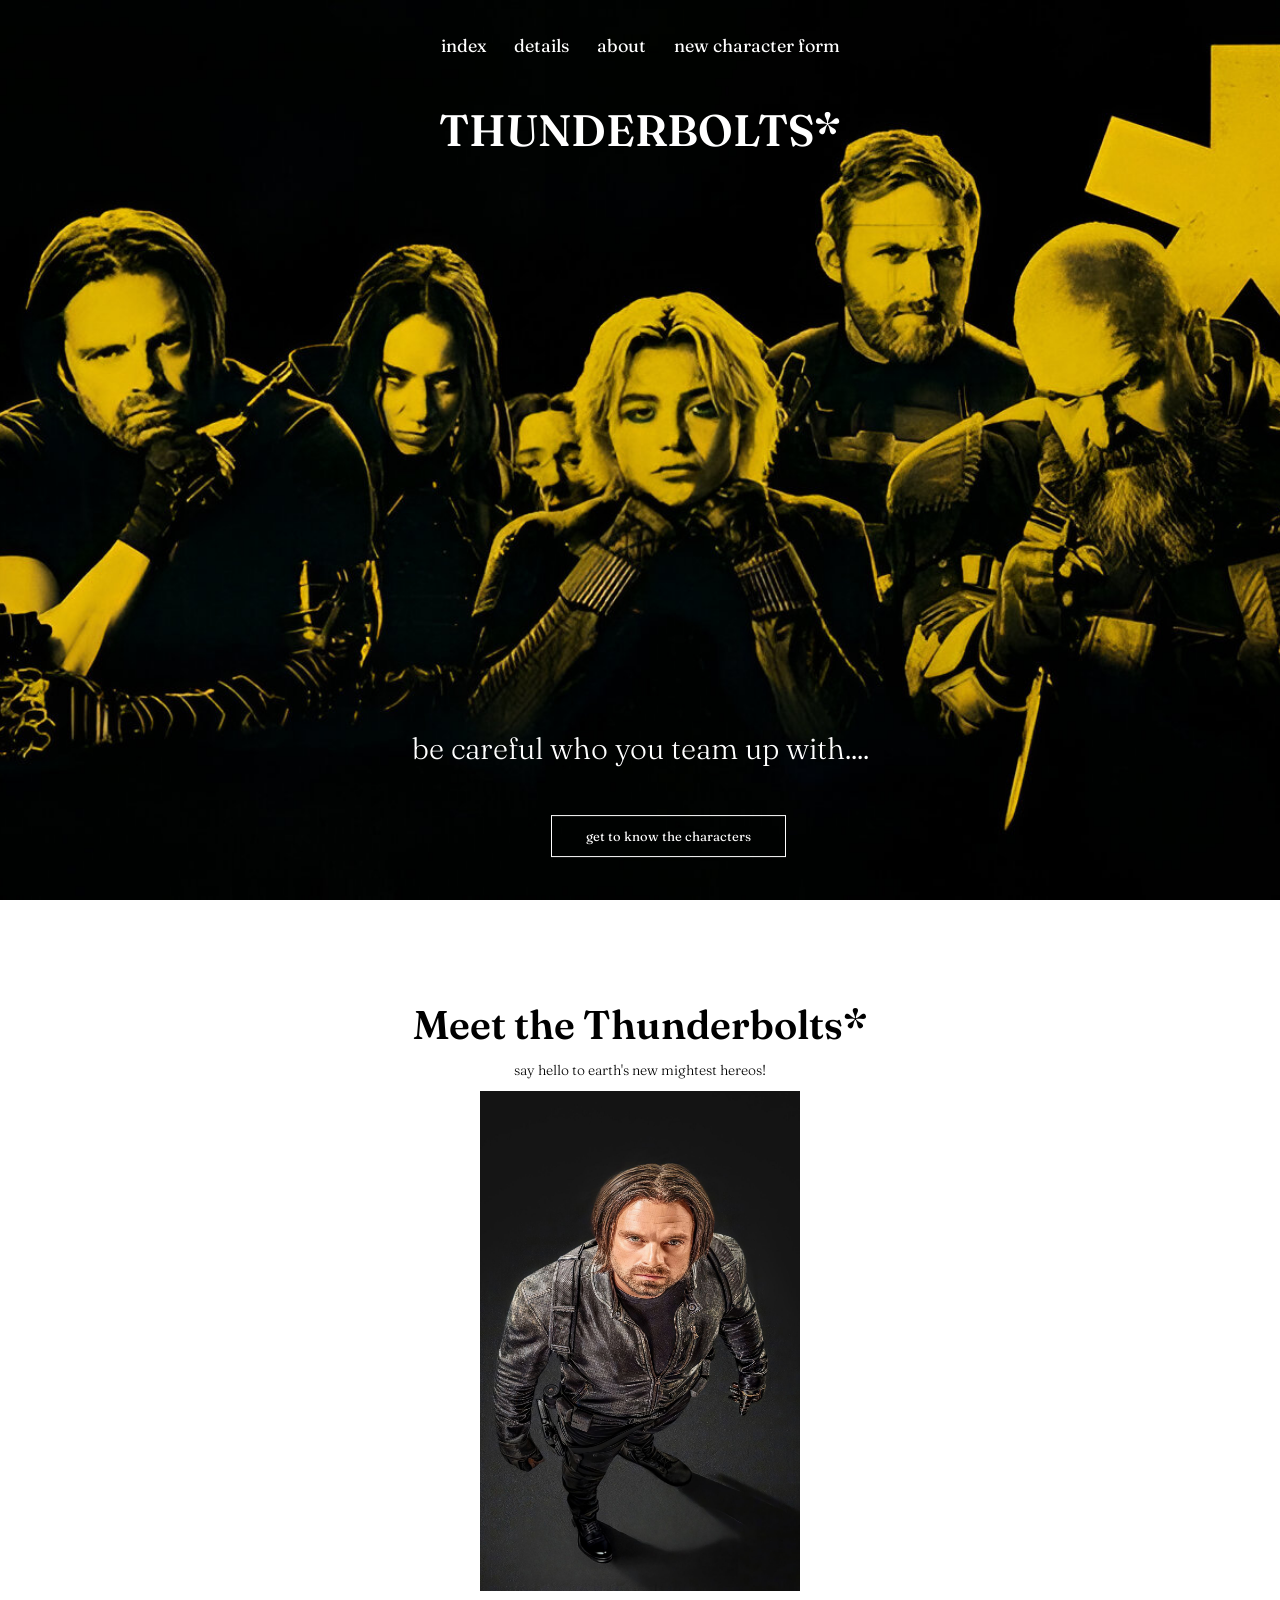
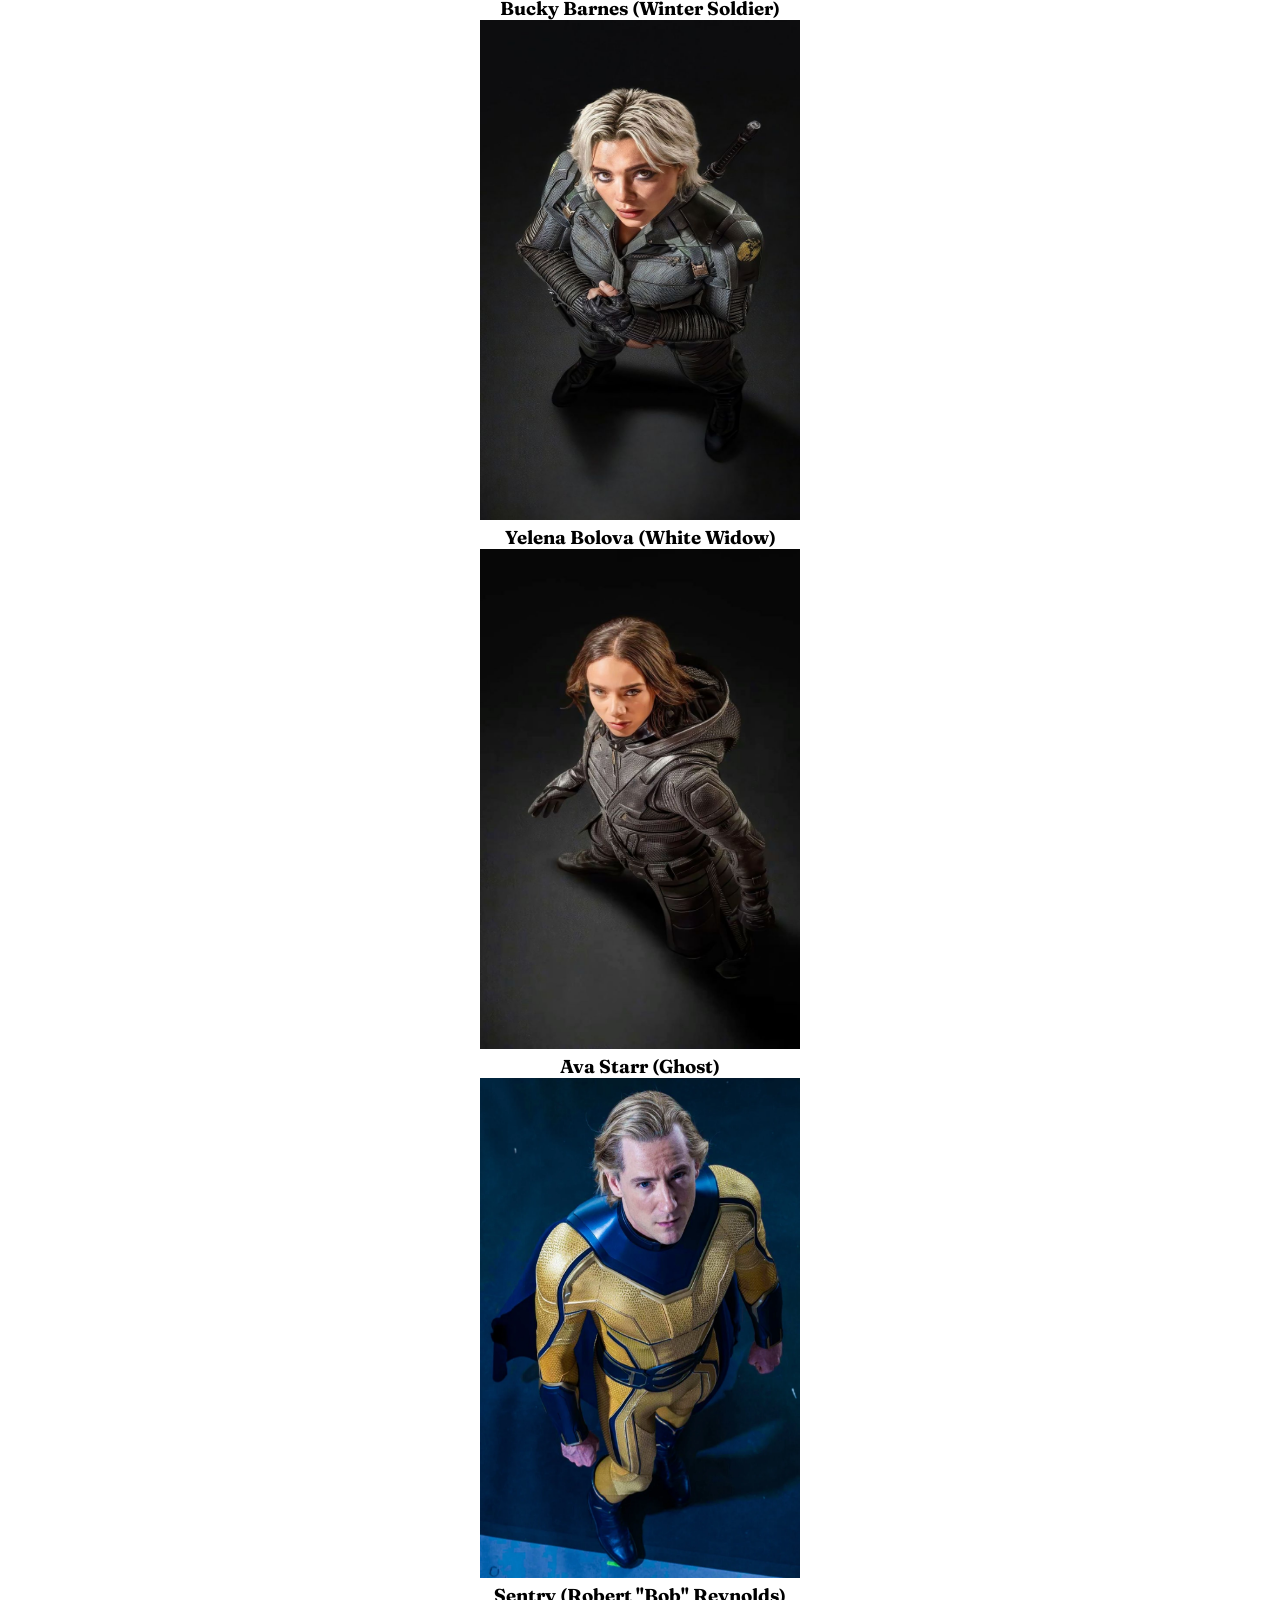
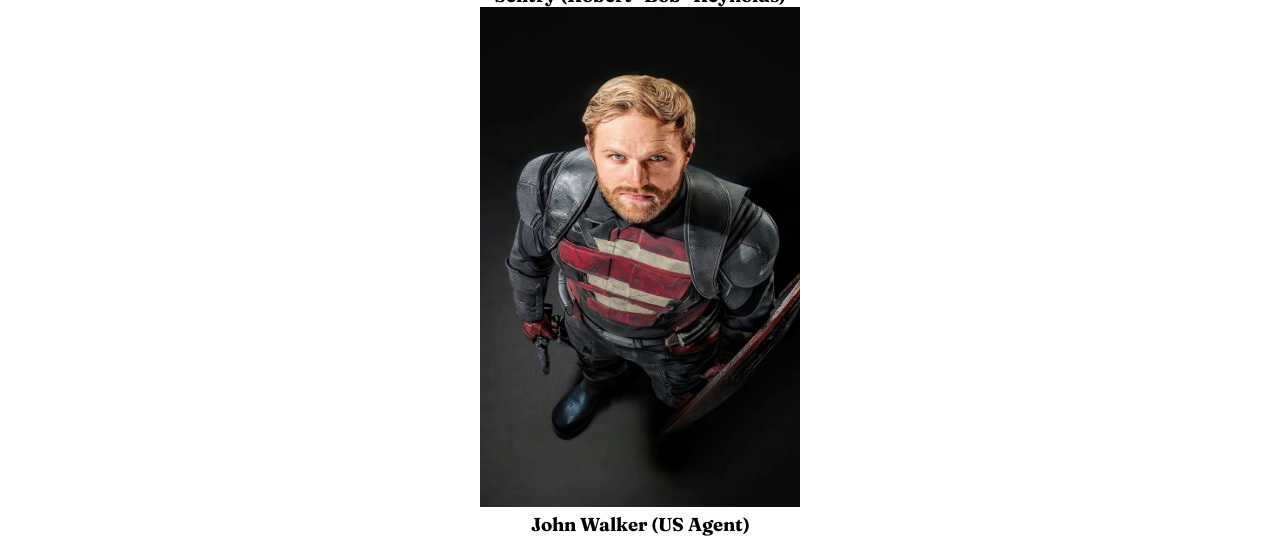
==== index.html @ 9b7777ce "added photos of characters" ====
<!DOCTYPE html>
<html lang="en">
<head>
    <meta name ="viewport" content="with"=device-width, initial scale="1.0">
    <meta charset="UTF-8">
    <meta name="viewport" content="width=device-width, initial-scale=1.0">
    <title>Thunderbolts showcase</title>
    <link rel ="stylesheet" href="style.css">
    <link rel="preconnect" href="https://fonts.googleapis.com">
    <link rel="preconnect" href="https://fonts.gstatic.com" crossorigin>
    <link href="https://fonts.googleapis.com/css2?family=Fraunces:ital,opsz,wght@0,9..144,100..900;1,9..144,100..900&display=swap" rel="stylesheet">


</head>
<body>
    <section class ="header">
        <nav>
            <a href="index.html"></a>
            <div class = "nav-links">
                <ul>
                    <li> <a href="">index</a></li>
                    <li> <a href="">details</a></li>
                    <li> <a href="">about</a></li>
                    <li> <a href="">new character form</a></li>
                </ul>
            </div>
        </nav>

        <div class="text-box">
            <h1> THUNDERBOLTS*</h1>
            <p> be careful who you team up with....</p>
            <a href="" class="char-info"> get to know the characters </a>
        </div>




    </section>

<!---- Character information---->
<section class ="gallaryhome">
    <h1> Meet the Thunderbolts* </h1>   
    <p> say hello to earth's new mightest hereos!</p>

    <div class="row"> 
        <div class="Bucky"> 
            <h2> <img src="bucky.jpg" alt="Bucky" width="320" height="500"> </h2>
            <h3>Bucky Barnes (Winter Soldier)</h3>

        </div>

        <div class="Yelena"> 
            <h2><img src="yelena.jpg" alt = "yelena" width="320" height="500"></h2>
            <h3>Yelena Bolova (White Widow)</h3>

        </div>

        <div class="Ava"> 
            <h2><img src="ava.jpg" alt = "ava" width="320" height="500"></h2>
            <h3>Ava Starr (Ghost)</h3>

        </div>

        <div class="Sentry"> 
            <h2><img src="bob.jpg" alt = "bob" width="320" height="500"></h2>
            <h3>Sentry (Robert "Bob" Reynolds)</h3>

        </div>

        <div class="John"> 
            <h2><img src="john.jpg" alt = "john" width="320" height="500"></h2>
            <h3>John Walker (US Agent)</h3>

        </div>

    </div>



</section>

    
</body>
</html>
---- style.css ----
*{
    margin: 0;
    padding: 0%;
    font-family: "Fraunces", serif;
}

.header{
    min-height: 100vh;
    width: 100%;
    background-image:url(thunder.jpg);
    background-position: center;
    background-size: cover;
    position: relative;

}

nav{
    display: flex;
    padding: 2% 6%;
    justify-content: space-between;
    align-items: center;
}

.nav-links{
    flex: 1;
    text-align: center;
}

.nav-links ul li{
    list-style: none;
    display: inline-block;
    padding: 8px 12px;
    position: relative;
}

.nav-links ul li a{
    color: #fff;
    text-decoration: none;
    font-size: 18px;
}

.nav-links ul li ::after{
    content:'';
    width: 0;
    height: 2px;
    background: #fff;
    display: block;
    margin: auto;

}

.nav-links ul li :hover::after{
    width: 100%;
}

.text-box{
    width: 90%;
    color: #fff;
    position: absolute;
    top: 50%;
    right: 50%;
    transform: translate(50%, -50%);
    text-align: center;
}

.text-box h1{
    position: absolute;
    bottom: 86%;
    left: 50%;
    font-size: 44px;
    transform: translateX(-50%);
}

.text-box p{
    margin: 10px 0 40px;
    position: absolute;
    top: 83%;
    left: 50%;
    transform: translateX(-50%);
    font-size: 30px;
    color: #fff;
    
    
}

.char-info{
    display: inline-block;    
    margin-top: 67%;
    margin-left: 5%;
    text-decoration: none;
    color: #fff;
    border: 1px solid #fff;
    padding: 12px 34px;
    font-size: 13px;
    background: transparent;
    cursor: pointer;
} 

.char-info:hover{
    border: 1px solid #fff;
    background: #fff;
    transition: 1s;
    color: black;
}

/*-----  character gallary  ------*/

.gallaryhome{
    width: 80%;
    margin: auto;
    text-align: center;
    padding-top: 100px;


} h1{
    font-size: 40px;
    font-weight: 600;

} p{
    color: #000000;
    font-size: 14px;
    font-weight: 300;
    line-height: 22px;
    padding: 10px;
}
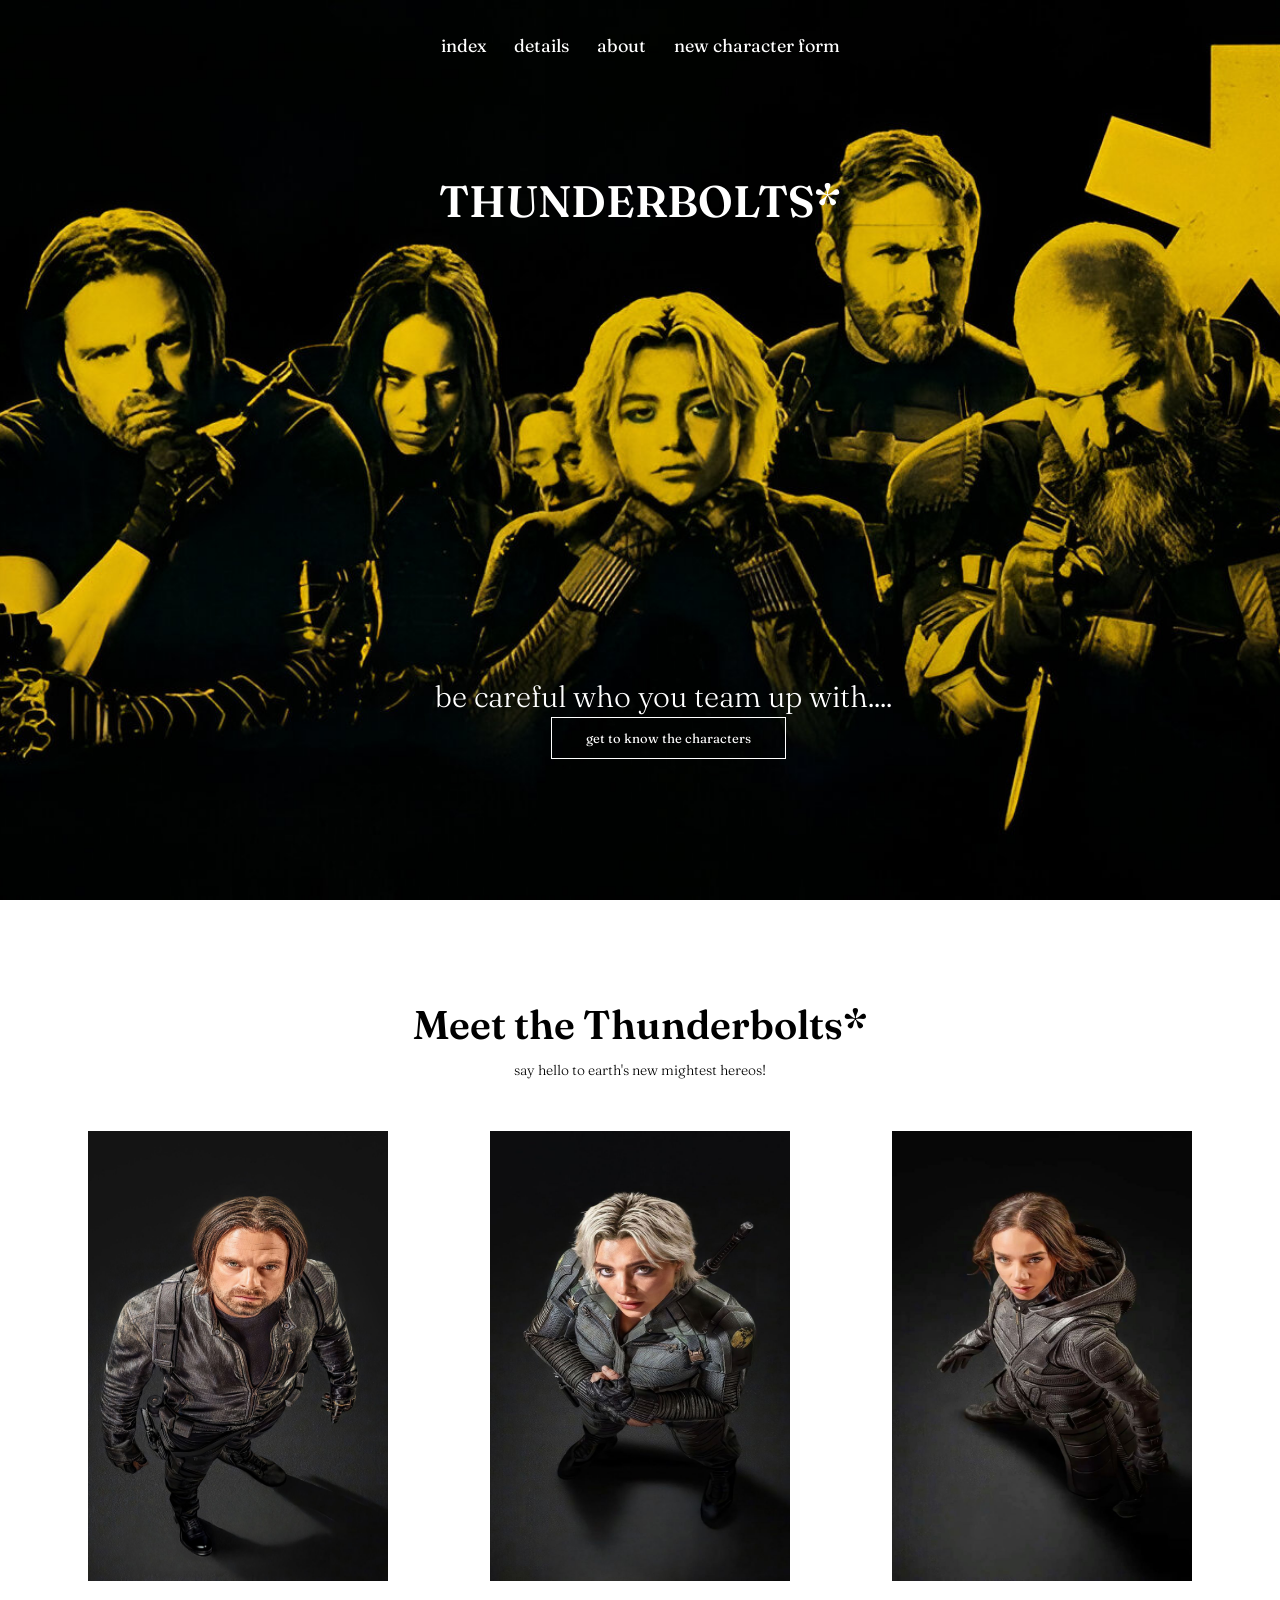
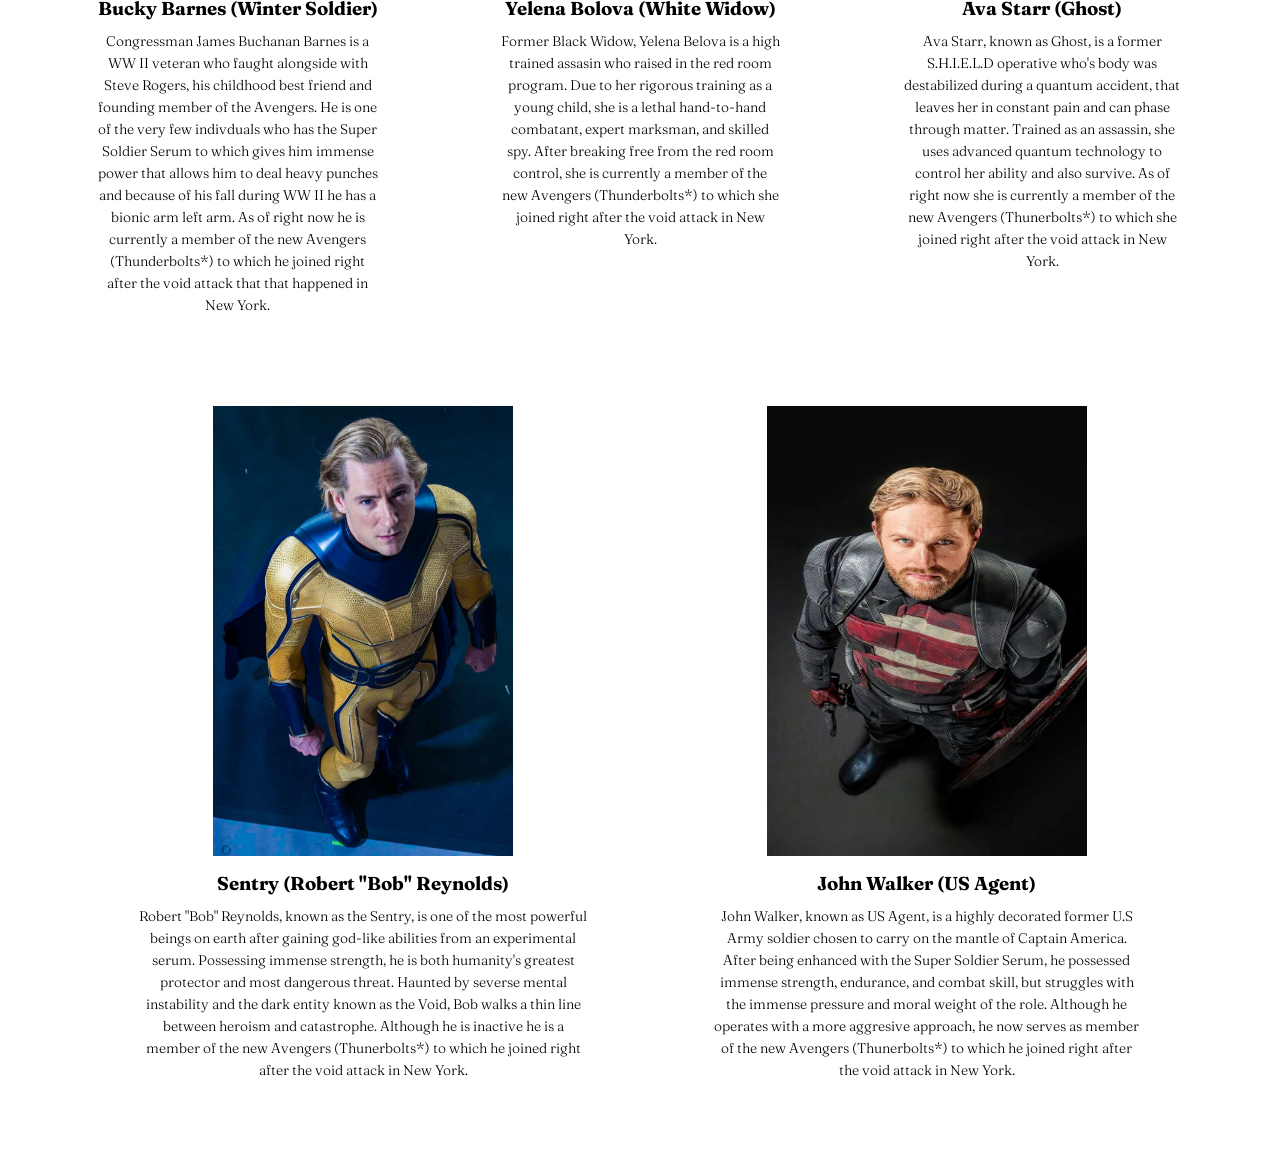
==== commit ab699c26: "character information" ====
--- a/index.html
+++ b/index.html
@@ -9,7 +9,7 @@
     <link rel="preconnect" href="https://fonts.googleapis.com">
     <link rel="preconnect" href="https://fonts.gstatic.com" crossorigin>
     <link href="https://fonts.googleapis.com/css2?family=Fraunces:ital,opsz,wght@0,9..144,100..900;1,9..144,100..900&display=swap" rel="stylesheet">
-
+    
 
 </head>
 <body>
@@ -42,38 +42,70 @@
     <h1> Meet the Thunderbolts* </h1>   
     <p> say hello to earth's new mightest hereos!</p>
 
-    <div class="row"> 
+    <div class="row1"> 
         <div class="Bucky"> 
-            <h2> <img src="bucky.jpg" alt="Bucky" width="320" height="500"> </h2>
+            <h2> <img src="bucky.jpg" alt="Bucky" width="300" height="450"> </h2>
             <h3>Bucky Barnes (Winter Soldier)</h3>
+            <p> Congressman James Buchanan Barnes is a WW II veteran who faught alongside
+                with Steve Rogers, his childhood best friend and founding member of the Avengers.
+                He is one of the very few indivduals who has the Super Soldier Serum to which gives him immense power that allows    
+                him to deal heavy punches and because of his fall during WW II he has a bionic arm left arm. 
+                As of right now he is currently a member of the new Avengers (Thunderbolts*) to which he joined right after the void attack that    
+                that happened in New York.
+            </p>
 
         </div>
 
         <div class="Yelena"> 
-            <h2><img src="yelena.jpg" alt = "yelena" width="320" height="500"></h2>
+            <h2><img src="yelena.jpg" alt = "yelena" width="300" height="450"></h2>
             <h3>Yelena Bolova (White Widow)</h3>
+            <p> Former Black Widow, Yelena Belova is a high trained assasin who raised in the red room program.
+                Due to her rigorous training as a young child, she is a lethal hand-to-hand combatant, expert marksman, and skilled spy.
+                After breaking free from the red room control, she is currently a member of the new Avengers (Thunderbolts*) to which she joined right after
+                the void attack in New York.
+            </p>
 
         </div>
 
         <div class="Ava"> 
-            <h2><img src="ava.jpg" alt = "ava" width="320" height="500"></h2>
+            <h2><img src="ava.jpg" alt = "ava" width="300" height="450"></h2>
             <h3>Ava Starr (Ghost)</h3>
+            <p> Ava Starr, known as Ghost, is a former S.H.I.E.L.D operative who's body was destabilized 
+                during a quantum accident, that leaves her in constant pain and can phase through matter. Trained
+                as an assassin, she uses advanced quantum technology to control her ability and also survive. As of right now 
+                she is currently a member of the new Avengers (Thunerbolts*) to which she joined right after the void attack in New York.
+            </p>
 
         </div>
+        </div>
 
+        <div class="row2"> 
         <div class="Sentry"> 
-            <h2><img src="bob.jpg" alt = "bob" width="320" height="500"></h2>
+            <h2><img src="bob.jpg" alt = "bob" width="300" height="450"></h2>
             <h3>Sentry (Robert "Bob" Reynolds)</h3>
+            <p> Robert "Bob" Reynolds, known as the Sentry, is one of the most powerful beings on earth
+                after gaining god-like abilities from an experimental serum. Possessing immense strength,
+                he is  both humanity's greatest protector and most dangerous threat. Haunted by severse mental
+                instability and the dark entity known as the Void, Bob walks a thin line between heroism and catastrophe. 
+                Although he is inactive he is a member of the new Avengers (Thunerbolts*) to which he joined right after the void attack in New York.
+
+            </p>
 
         </div>
 
         <div class="John"> 
-            <h2><img src="john.jpg" alt = "john" width="320" height="500"></h2>
+            <h2><img src="john.jpg" alt = "john" width="320" height="450"></h2>
             <h3>John Walker (US Agent)</h3>
+            <p> John Walker, known as US Agent, is a highly decorated former U.S Army soldier chosen to carry on the mantle  
+                of Captain America. After being enhanced with the Super Soldier Serum, he possessed immense strength, endurance, 
+                and combat skill, but struggles with the immense pressure and moral weight of the role. Although he operates with 
+                a more aggresive approach, he now serves as member of the new Avengers (Thunerbolts*) to which he joined right after 
+                the void attack in New York.
+            </p>
 
         </div>
-
-    </div>
+</div>
+    
 
 
 
--- a/style.css
+++ b/style.css
@@ -74,8 +74,8 @@
 .text-box p{
     margin: 10px 0 40px;
     position: absolute;
-    top: 83%;
-    left: 50%;
+    top: 85%;
+    left: 52%;
     transform: translateX(-50%);
     font-size: 30px;
     color: #fff;
@@ -85,7 +85,7 @@
 
 .char-info{
     display: inline-block;    
-    margin-top: 67%;
+    margin-top: 50%;
     margin-left: 5%;
     text-decoration: none;
     color: #fff;
@@ -122,5 +122,22 @@
     font-weight: 300;
     line-height: 22px;
     padding: 10px;
+    margin-bottom: 40px;
+} 
+
+.row1, .row2{
+    display: flex;
+    justify-content: center;
+    gap: 10%;
+    margin-bottom: 40px;
 }
 
+.row1 h3, .row2 h3{
+    text-align: center;
+    margin-top: 10px;
+}
+
+
+
+
+
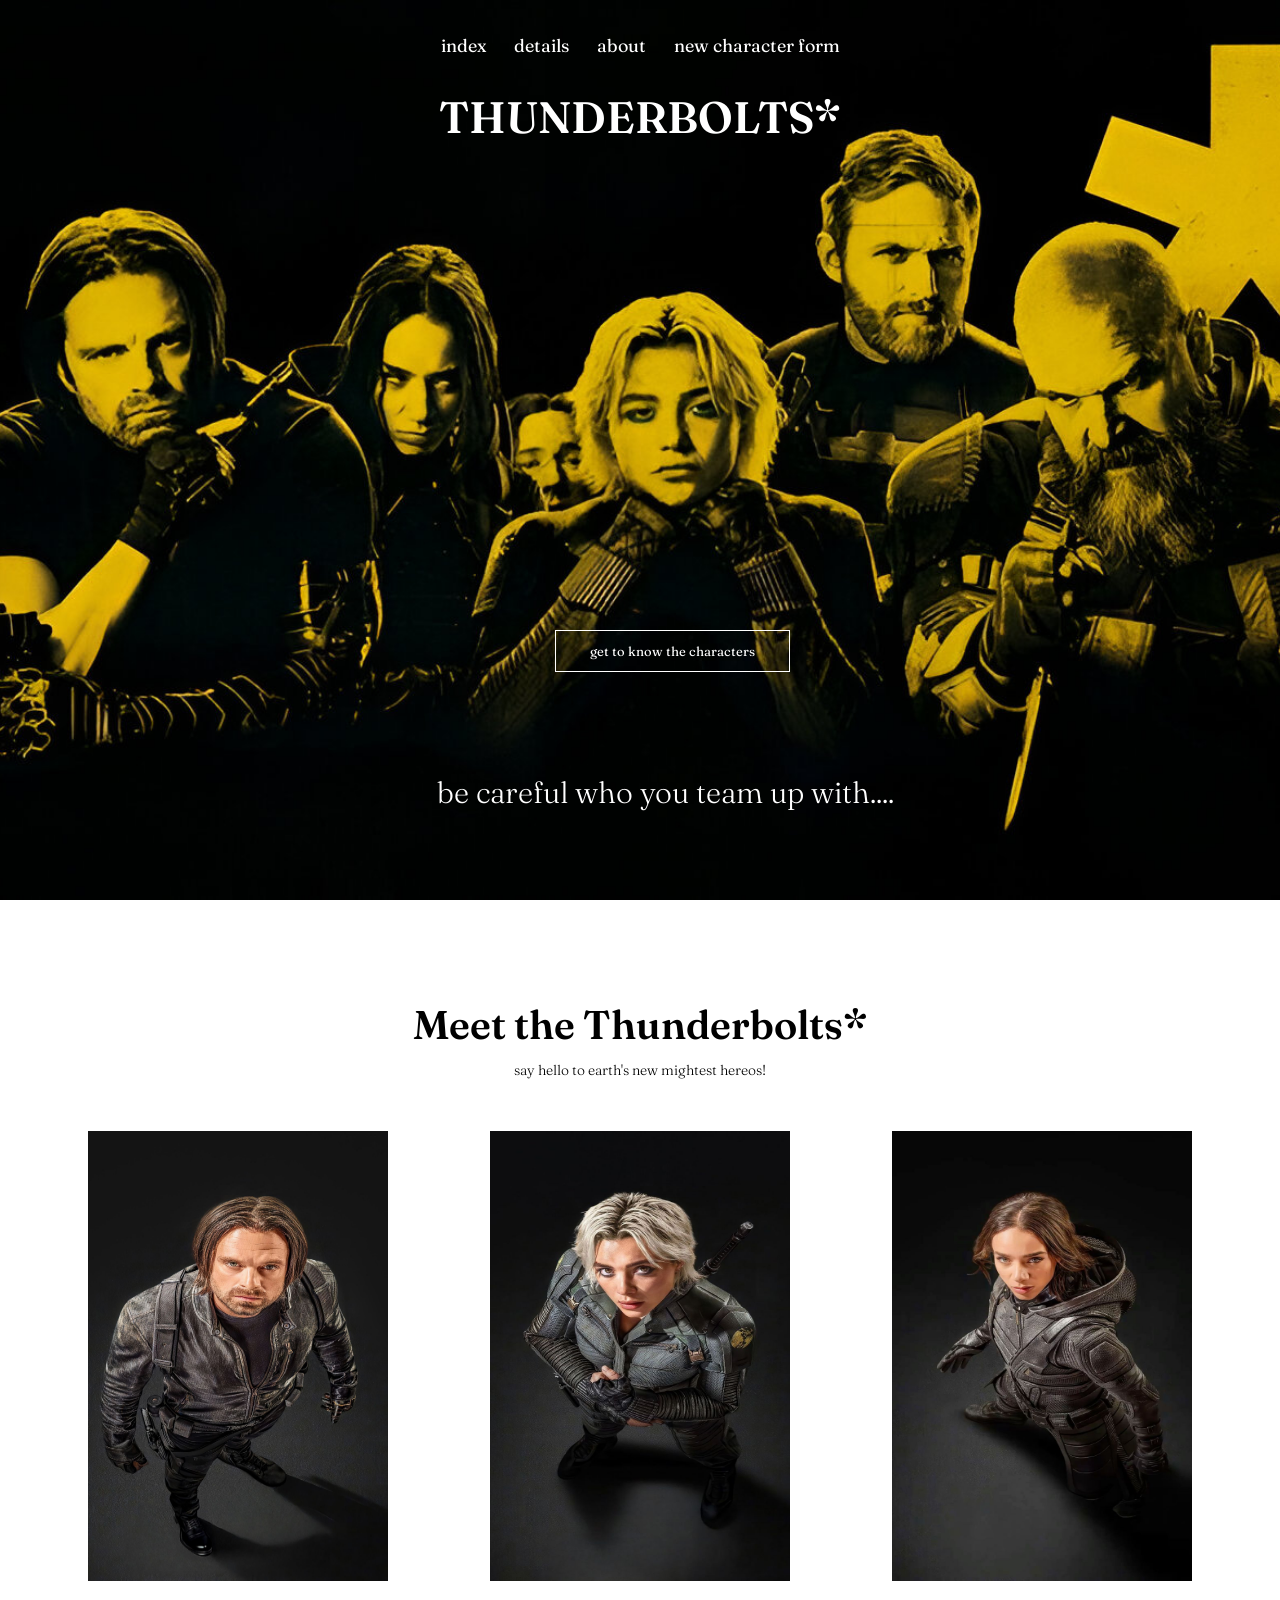
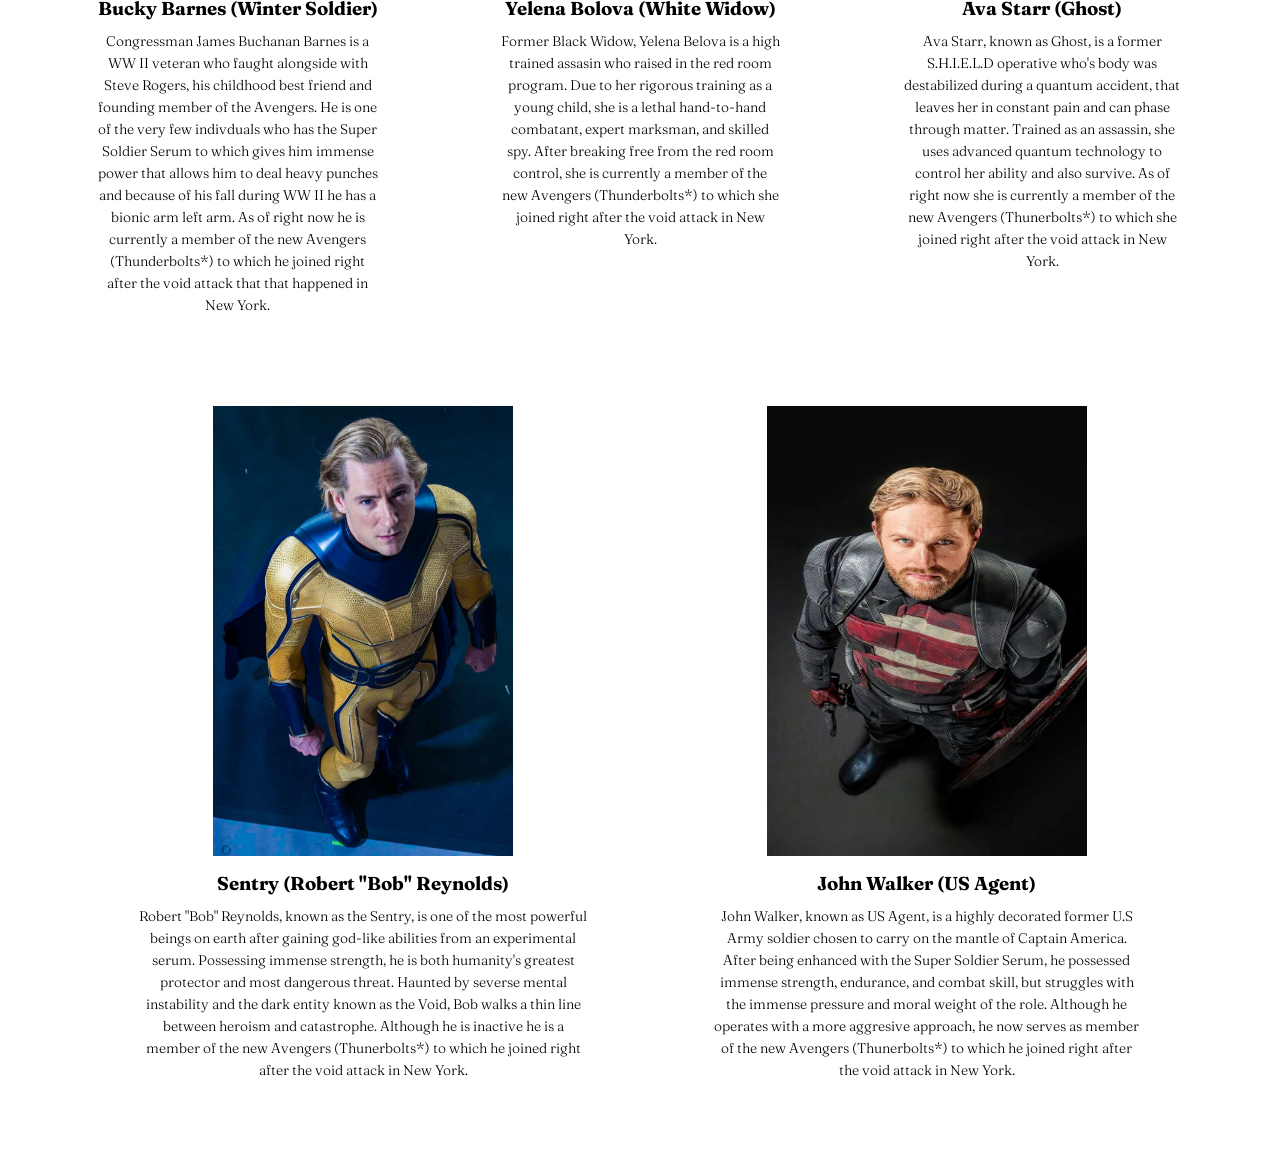
==== commit 754f03c0: "added some changes to details.html and index.html" ====
--- a/index.html
+++ b/index.html
@@ -1,7 +1,7 @@
 <!DOCTYPE html>
 <html lang="en">
 <head>
-    <meta name ="viewport" content="with"=device-width, initial scale="1.0">
+    <meta name ="viewport" content="width=device-width, initial scale=1.0">
     <meta charset="UTF-8">
     <meta name="viewport" content="width=device-width, initial-scale=1.0">
     <title>Thunderbolts showcase</title>
@@ -15,13 +15,13 @@
 <body>
     <section class ="header">
         <nav>
-            <a href="index.html"></a>
+            
             <div class = "nav-links">
                 <ul>
-                    <li> <a href="">index</a></li>
-                    <li> <a href="">details</a></li>
-                    <li> <a href="">about</a></li>
-                    <li> <a href="">new character form</a></li>
+                    <li> <a href="index.html">index</a></li>
+                    <li> <a href="details.html">details</a></li>
+                    <li> <a href="about.html">about</a></li>
+                    <li> <a href="new-character-form.html">new character form</a></li>
                 </ul>
             </div>
         </nav>
@@ -29,7 +29,8 @@
         <div class="text-box">
             <h1> THUNDERBOLTS*</h1>
             <p> be careful who you team up with....</p>
-            <a href="" class="char-info"> get to know the characters </a>
+            <a href="#gallaryhome" class="char-info"> get to know the characters </a>
+
         </div>
 
 
@@ -38,13 +39,14 @@
     </section>
 
 <!---- Character information---->
-<section class ="gallaryhome">
+<section id ="gallaryhome">
+    <section class="gallaryhome1">
     <h1> Meet the Thunderbolts* </h1>   
     <p> say hello to earth's new mightest hereos!</p>
 
     <div class="row1"> 
         <div class="Bucky"> 
-            <h2> <img src="bucky.jpg" alt="Bucky" width="300" height="450"> </h2>
+            <h2> <img src="photos/bucky.jpg" alt="Bucky" width="300" height="450"> </h2>
             <h3>Bucky Barnes (Winter Soldier)</h3>
             <p> Congressman James Buchanan Barnes is a WW II veteran who faught alongside
                 with Steve Rogers, his childhood best friend and founding member of the Avengers.
@@ -57,7 +59,7 @@
         </div>
 
         <div class="Yelena"> 
-            <h2><img src="yelena.jpg" alt = "yelena" width="300" height="450"></h2>
+            <h2><img src="photos/yelena.jpg" alt = "yelena" width="300" height="450"></h2>
             <h3>Yelena Bolova (White Widow)</h3>
             <p> Former Black Widow, Yelena Belova is a high trained assasin who raised in the red room program.
                 Due to her rigorous training as a young child, she is a lethal hand-to-hand combatant, expert marksman, and skilled spy.
@@ -68,7 +70,7 @@
         </div>
 
         <div class="Ava"> 
-            <h2><img src="ava.jpg" alt = "ava" width="300" height="450"></h2>
+            <h2><img src="photos/ava.jpg" alt = "ava" width="300" height="450"></h2>
             <h3>Ava Starr (Ghost)</h3>
             <p> Ava Starr, known as Ghost, is a former S.H.I.E.L.D operative who's body was destabilized 
                 during a quantum accident, that leaves her in constant pain and can phase through matter. Trained
@@ -81,7 +83,7 @@
 
         <div class="row2"> 
         <div class="Sentry"> 
-            <h2><img src="bob.jpg" alt = "bob" width="300" height="450"></h2>
+            <h2><img src="photos/bob.jpg" alt = "bob" width="300" height="450"></h2>
             <h3>Sentry (Robert "Bob" Reynolds)</h3>
             <p> Robert "Bob" Reynolds, known as the Sentry, is one of the most powerful beings on earth
                 after gaining god-like abilities from an experimental serum. Possessing immense strength,
@@ -94,7 +96,7 @@
         </div>
 
         <div class="John"> 
-            <h2><img src="john.jpg" alt = "john" width="320" height="450"></h2>
+            <h2><img src="photos/john.jpg" alt = "john" width="320" height="450"></h2>
             <h3>John Walker (US Agent)</h3>
             <p> John Walker, known as US Agent, is a highly decorated former U.S Army soldier chosen to carry on the mantle  
                 of Captain America. After being enhanced with the Super Soldier Serum, he possessed immense strength, endurance, 
@@ -107,7 +109,7 @@
 </div>
     
 
-
+</section>
 
 </section>
 
--- a/style.css
+++ b/style.css
@@ -7,7 +7,7 @@
 .header{
     min-height: 100vh;
     width: 100%;
-    background-image:url(thunder.jpg);
+    background-image:url(photos/thunder.jpg);
     background-position: center;
     background-size: cover;
     position: relative;
@@ -19,6 +19,8 @@
     padding: 2% 6%;
     justify-content: space-between;
     align-items: center;
+    position: relative;
+    z-index: 10;
 }
 
 .nav-links{
@@ -54,27 +56,33 @@
 }
 
 .text-box{
-    width: 90%;
-    color: #fff;
-    position: absolute;
-    top: 50%;
+    width: 100%;
+    color: #fff;
+    position: absolute;
+    inset: 0;
+
+    display: flex;
+    flex-direction: column;
+    justify-content: flex-start;
+    align-items: center;
+
+    top: 10%;
     right: 50%;
-    transform: translate(50%, -50%);
-    text-align: center;
+
+    text-align: center;
+    z-index: 1;
 }
 
 .text-box h1{
-    position: absolute;
-    bottom: 86%;
-    left: 50%;
+
     font-size: 44px;
-    transform: translateX(-50%);
+
 }
 
 .text-box p{
     margin: 10px 0 40px;
     position: absolute;
-    top: 85%;
+    top: 83%;
     left: 52%;
     transform: translateX(-50%);
     font-size: 30px;
@@ -84,9 +92,11 @@
 }
 
 .char-info{
+    
     display: inline-block;    
-    margin-top: 50%;
+    margin-top: 38%;
     margin-left: 5%;
+    justify-content: flex-start;
     text-decoration: none;
     color: #fff;
     border: 1px solid #fff;
@@ -105,7 +115,7 @@
 
 /*-----  character gallary  ------*/
 
-.gallaryhome{
+.gallaryhome1{
     width: 80%;
     margin: auto;
     text-align: center;
@@ -137,7 +147,154 @@
     margin-top: 10px;
 }
 
-
-
-
-
+/*------ details -------*/
+
+.text-box2 h1{
+    position: absolute;
+    color: #fff;
+    bottom: 10%;
+    left: 50%;
+    font-size: 65px;
+    transform: translateX(-50%);
+    z-index: 1; 
+
+}
+
+.InfoChar{
+    width: 80%;
+    margin: auto;
+
+    padding-top: 100px;
+
+}
+.InfoChar h1{
+    font-size: 40px;
+    font-weight: 600;
+    margin-top: 5%;
+    text-align: center;
+}
+
+.InfoChar1{
+    display: flex;
+    align-items: center;
+    top: 30%;
+}
+
+.InfoChar1 h1{
+    display: flex;
+    top: 20%;
+    margin-top: 5%;
+}
+
+.Infotext {
+    display: flex;
+    flex-direction: column;
+}
+
+.Infotext p{
+    color: #000000;
+    font-size: 14px;
+    font-weight: 300;
+    line-height: 22px;
+    padding: 0;
+    margin: 1%;
+    margin-left: 15%;
+}
+
+
+.InforChar2{
+    display: flex;
+    align-items: center;
+    top: 20%;
+}
+
+.Infotext2 p{
+    color: #000000;
+    font-size: 14px;
+    font-weight: 300;
+    line-height: 22px;
+    padding: 0;
+    margin: 1%;
+    margin-left: 10%;
+}
+
+
+
+/*-------- about ----------*/
+.about1{
+    width: 80%;
+    margin: auto;
+    text-align: center;
+    padding-top: 60px;
+
+} 
+.about1 h1{
+
+    font-size: 14px;
+    font-weight: 600;
+    margin-top: 5%;
+    padding: 0;
+    margin: 1%;
+    margin-left: 15%;
+    
+}
+
+
+.text-box3 h1{
+    position: absolute;
+    color: #fff;
+    bottom: 10%;
+    left: 50%;
+    font-size: 65px;
+    transform: translateX(-50%);
+    z-index: 1; 
+}
+
+
+.aboutweb{
+    display: flex;
+    align-items: center;
+    top: 20%;
+}
+
+.aboutweb p{
+    color: #000000;
+    font-size: 18px;
+    margin-left: 5%;
+    padding: 10px;
+    justify-content: center;
+    margin-top: 5%;
+    margin-left: 3%;
+}
+
+/*--------- new character form -------*/
+.text-box3 h1{
+    position: absolute;
+    color: #fff;
+    bottom: 10%;
+    left: 50%;
+    font-size: 65px;
+    transform: translateX(-50%);
+    z-index: 1; 
+
+}
+
+.newChar{
+    width: 80%;
+    margin: auto;
+    text-align: center;
+    padding-top: 100px;
+}
+
+.newChar h1{
+    font-size: 40px;
+    font-weight: 600;
+}
+
+html{
+    scroll-behavior: smooth;
+}
+
+#gallaryhome{
+    scroll-margin-top: 100px;
+}
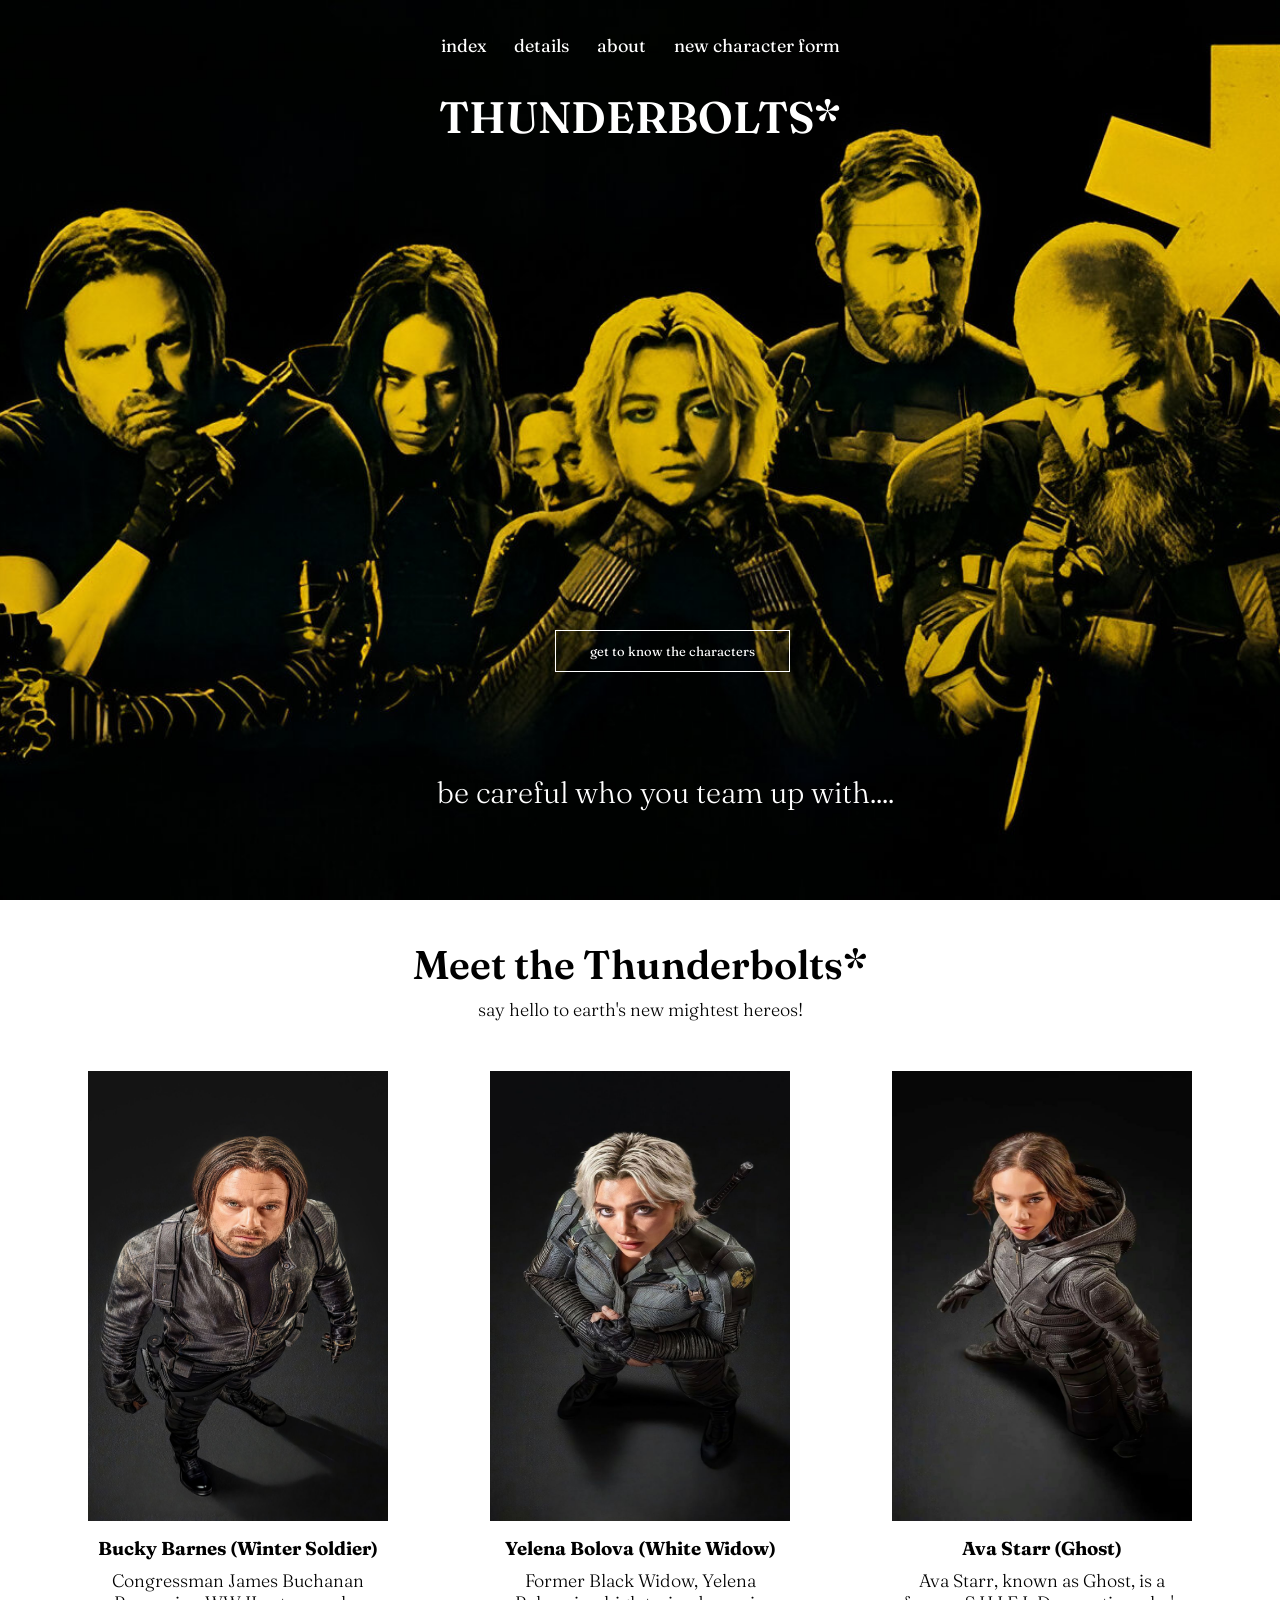
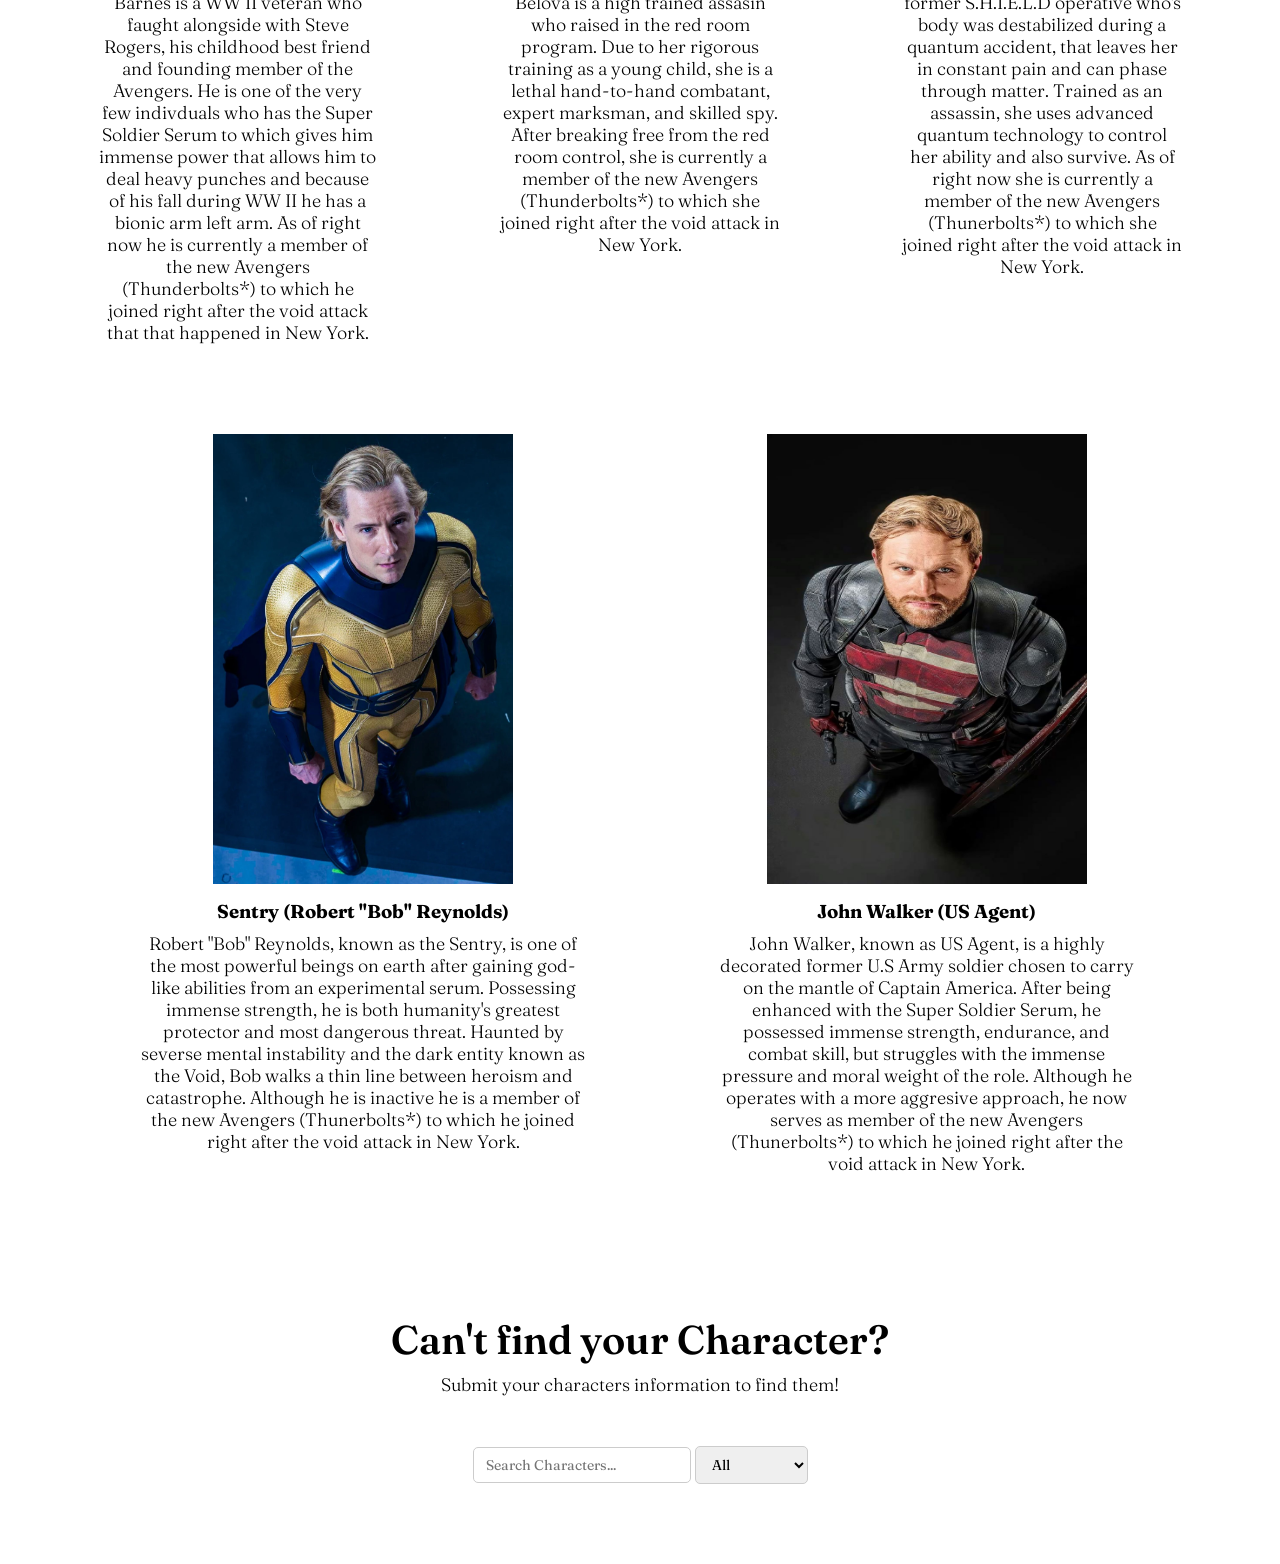
==== commit 2aeabc95: "adding a search character for idex.html" ====
--- a/index.html
+++ b/index.html
@@ -13,6 +13,8 @@
 
 </head>
 <body>
+
+    <!--- Header Section -->
     <section class ="header">
         <nav>
             
@@ -38,11 +40,13 @@
 
     </section>
 
-<!---- Character information---->
+<!---- Character information ---->
+
 <section id ="gallaryhome">
     <section class="gallaryhome1">
     <h1> Meet the Thunderbolts* </h1>   
     <p> say hello to earth's new mightest hereos!</p>
+    
 
     <div class="row1"> 
         <div class="Bucky"> 
@@ -111,8 +115,30 @@
 
 </section>
 
+<section class="SearchChar">
+    <h1> Can't find your Character?</h1>
+    <p> Submit your characters information to find them!</p>
+
+    <!--- Search Bar in Index-->
+                <div class="search">
+                    <input type="text" id="searchInput" placeholder="Search Characters...">
+                    <select id="categoryFilter">
+                        <option value="all"> All </option>
+                        <option value="hero"> Hero </option>
+                        <option value="antihero"> Anti-Hero</option>
+                        <option value="villian">Villian</option>
+
+                    </select>
+
+                </div> 
+
 </section>
 
-    
+
+<section>
+
+
+
+ 
 </body>
 </html>
--- a/style.css
+++ b/style.css
@@ -1,3 +1,5 @@
+/*-------- index.html---------*/
+
 *{
     margin: 0;
     padding: 0%;
@@ -119,7 +121,7 @@
     width: 80%;
     margin: auto;
     text-align: center;
-    padding-top: 100px;
+    padding-top: 40px;
 
 
 } h1{
@@ -128,7 +130,7 @@
 
 } p{
     color: #000000;
-    font-size: 14px;
+    font-size: 18px;
     font-weight: 300;
     line-height: 22px;
     padding: 10px;
@@ -147,7 +149,36 @@
     margin-top: 10px;
 }
 
-/*------ details -------*/
+.SearchChar{
+    width: 80%;
+    margin: auto;
+    text-align: center;
+    padding-top: 50px;
+    padding-bottom: 80px;
+
+} h1{
+    font-size: 40px;
+    font-weight: 600;
+
+} p{
+    color: #000000;
+    font-size: 18px;
+    font-weight: 300;
+    line-height: 22px;
+    padding: 10px;
+    margin-bottom: 40px;
+} 
+
+.SearchChar .search Input, .SearchChar .search select{
+    padding: 8px 12px;
+    font-size: 14px;
+    border-radius: 5px;
+    border: 1px solid #ccc;
+}
+
+
+
+/*------ details.html -------*/
 
 .text-box2 h1{
     position: absolute;
@@ -220,23 +251,22 @@
 
 
 
-/*-------- about ----------*/
+/*-------- about.html ----------*/
 .about1{
     width: 80%;
     margin: auto;
     text-align: center;
-    padding-top: 60px;
+    padding-top: 80px;
 
 } 
 .about1 h1{
 
-    font-size: 14px;
+    font-size: 40px;
     font-weight: 600;
     margin-top: 5%;
     padding: 0;
     margin: 1%;
-    margin-left: 15%;
-    
+    text-align: center;
 }
 
 
@@ -267,7 +297,7 @@
     margin-left: 3%;
 }
 
-/*--------- new character form -------*/
+/*--------- new character form.html -------*/
 .text-box3 h1{
     position: absolute;
     color: #fff;
@@ -289,8 +319,53 @@
 .newChar h1{
     font-size: 40px;
     font-weight: 600;
-}
-
+
+}
+
+.newChar{
+    width: 80%;
+    max-width: 600px;
+    margin: 100px auto;
+    text-align: center; 
+    margin-top: 1%;   
+}
+
+.char-form{
+    display: flex;
+    flex-direction: column;
+    gap: 12px;
+    margin-top: 30px;
+}
+
+.char-form label{
+    text-align: left;
+    font-weight: 600;
+}
+
+.char-form input, .char-form textarea{
+    padding: 10px;
+    font-size: 14px;
+    border: 1px solid #ccc;
+    border-radius: 6px;
+}
+
+.char-form button{
+    margin-top: 20px;
+    padding: 12px;
+    font-size: 16px;
+    font-weight: bold;
+    background-color: #000000;
+    color: #ccc;
+    border: none;
+    cursor: pointer;
+}
+
+.char-form button:hover{
+    opacity: .85;
+}
+
+
+/*----------- transition for index.html (moving down the page)---------*/
 html{
     scroll-behavior: smooth;
 }
